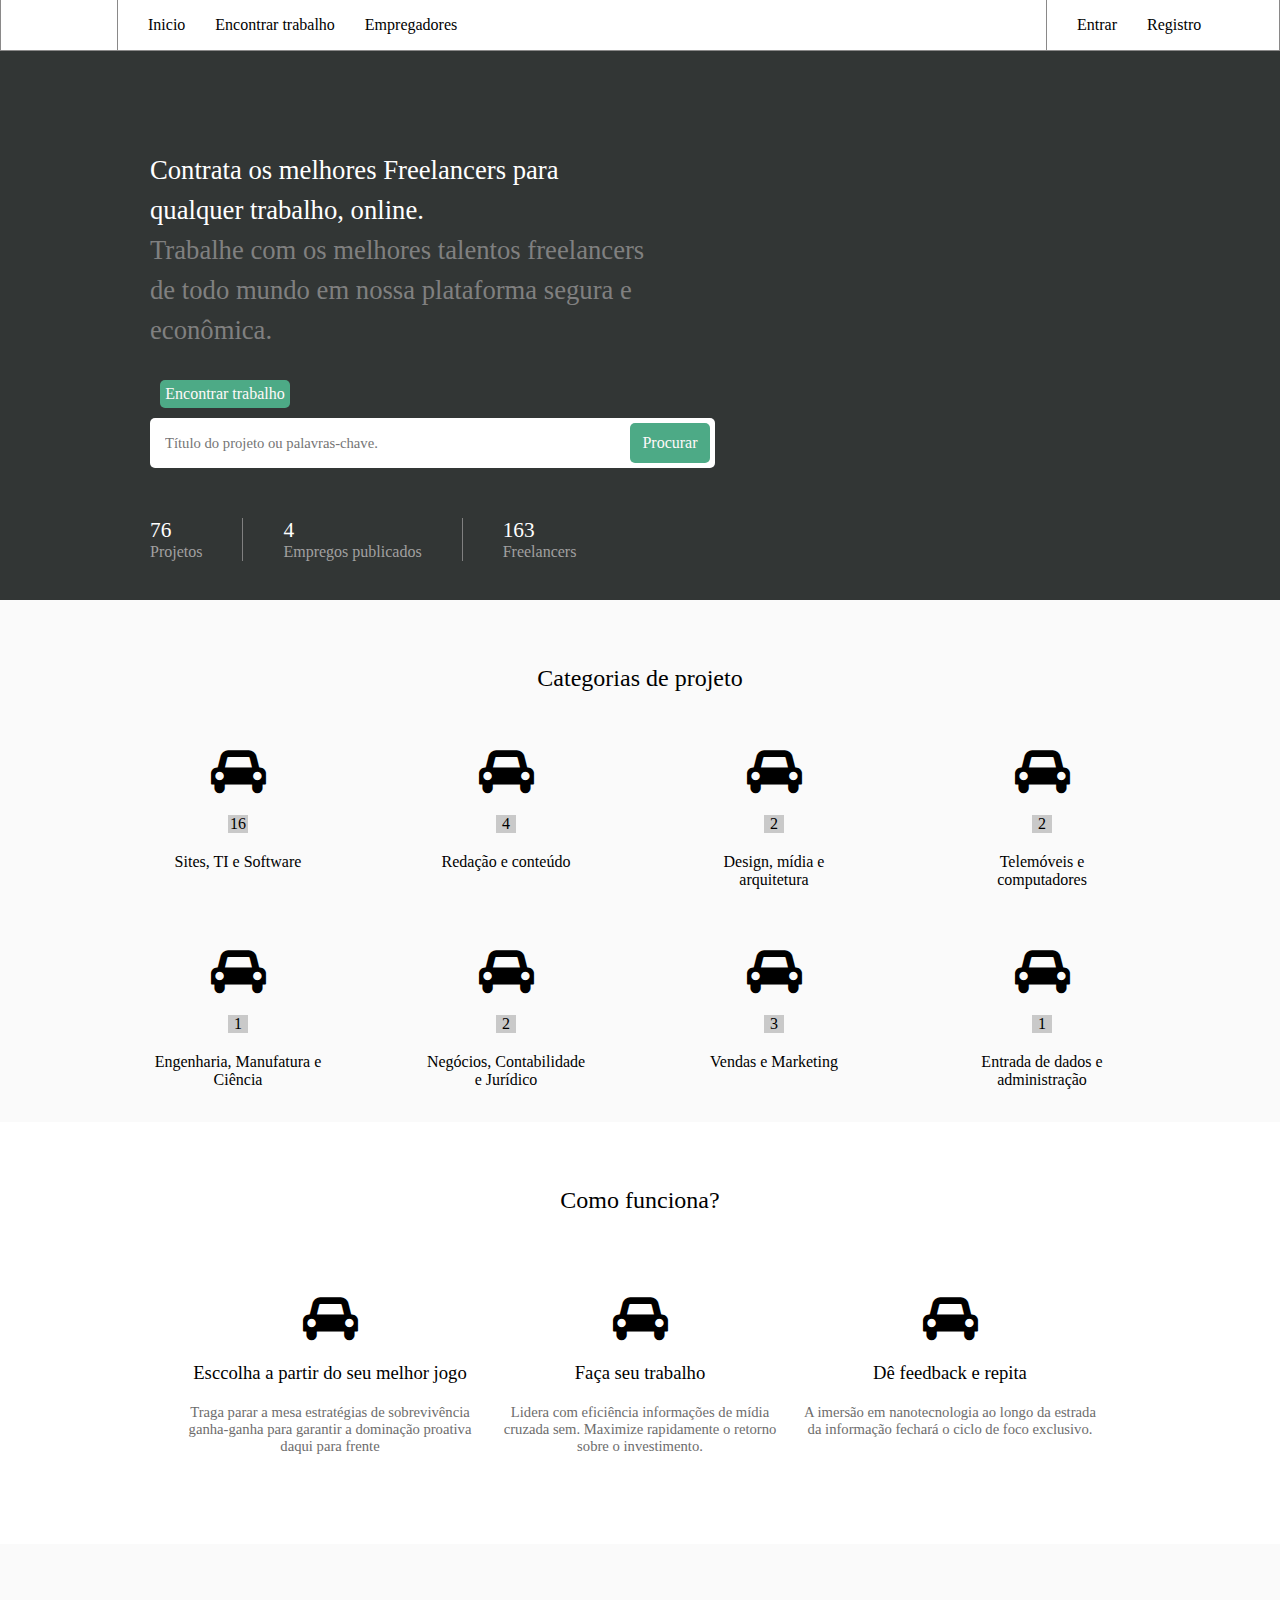
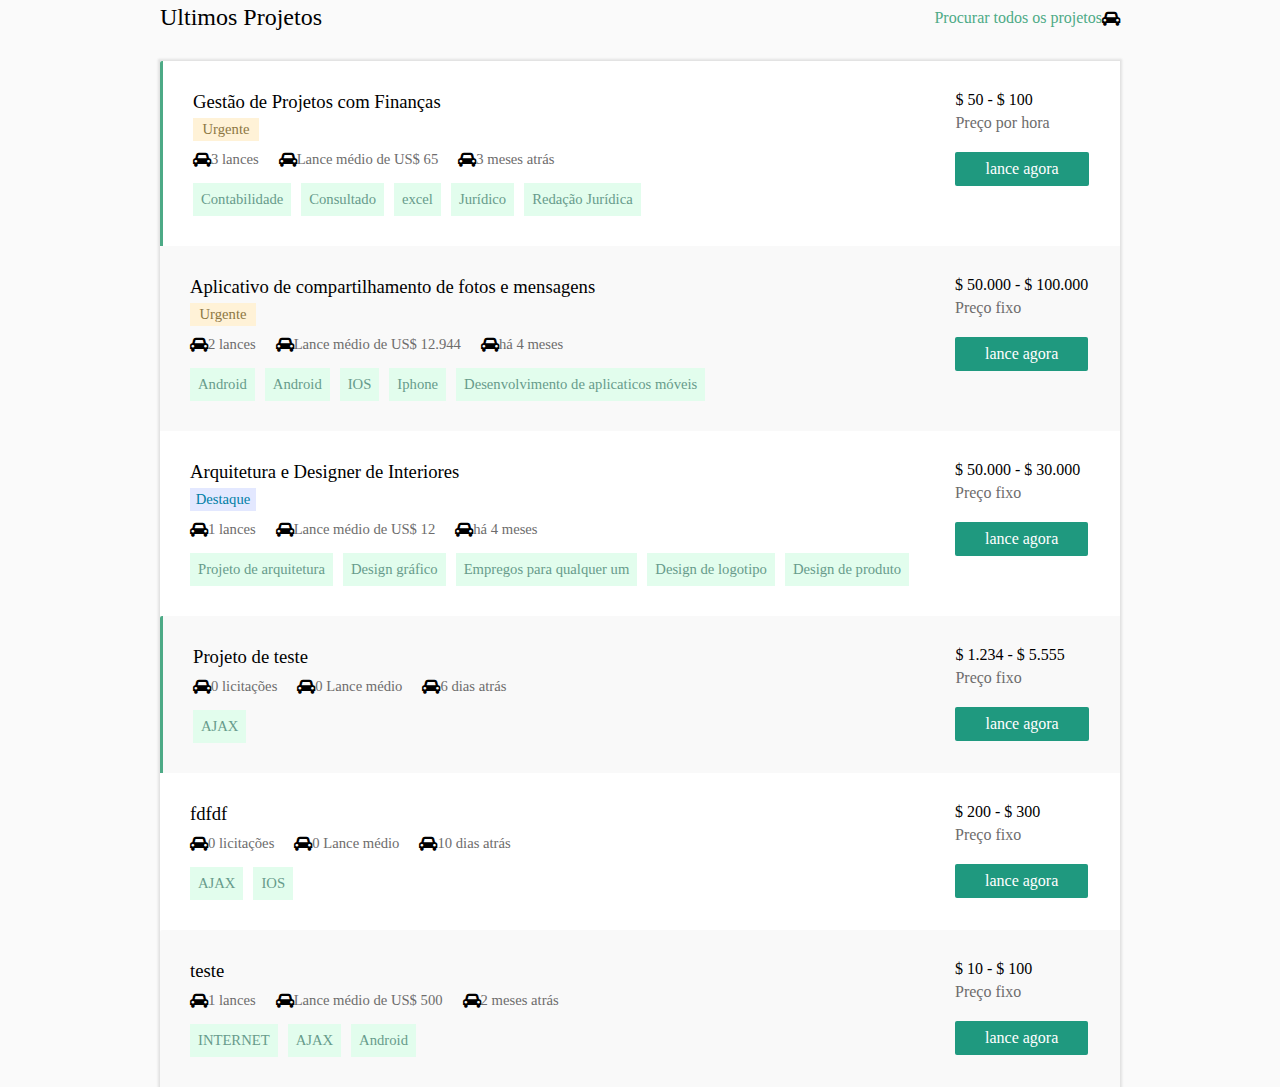
==== index.html @ e7d004f4 "new" ====
<!DOCTYPE html>
<html lang="pt">

<head>
    <meta charset="UTF-8">
    <link href="style.css" rel="stylesheet" />
    <link rel="stylesheet" href="https://cdnjs.cloudflare.com/ajax/libs/font-awesome/4.7.0/css/font-awesome.min.css">
    <script src="app.js" defer></script>
    <meta name="viewport" content="width=device-width, initial-scale=1" />
    <title>PagPrincipal</title>
</head>

<body>

    <header>
        <nav>
            <div class="justsimpledivinleft"></div>
            <ul class="scrollINdocument">
                <li><a>Inicio</a></li>
                <li><a>Encontrar trabalho</a></li>
                <li><a>Empregadores</a></li>
            </ul>
            <ul class="EntrarRegistrar">
                <li><a>Entrar</a></li>
                <li><a>Registro</a></li>
            </ul>
        </nav>
    </header>

    <section class="begin">
        <h1>Contrata os melhores Freelancers para qualquer trabalho, online.</h1>
        <h2>Trabalhe com os melhores talentos freelancers de todo mundo em nossa plataforma segura e econômica.</h2>
        <button type="submit" class="BtnEncontrarTrabalho">Encontrar trabalho</button>
        <form class="forminputPROCURA">
            <input class="txtinputPROCURA" placeholder="Título do projeto ou palavras-chave." name="search">
            <button class="BtnProcurar">Procurar</button>
        </form>
        <div class="details-container">
            <span class="span-details-project">
                <p class="Number-details">76</p>
                <p class="Name-details">Projetos</p>
            </span>
            <span class="span-details-Jobs">
                <p class="Number-details">4</p>
                <p class="Name-details">Empregos publicados</p>
            </span>
            <span class="span-details-freelancers">
                <p class="Number-details">163</p>
                <p class="Name-details">Freelancers</p>
            </span>
        </div>
    </section>

    <section class="CategoriasDeProjeto">
        <p class="title">Categorias de projeto</p>
        <div class="Grupscard_project_flex">
            <div class="CategoriasDeProjeto_div">
                <i class="fa fa-car" style="font-size:48px;"></i>
                <p class="CategoriasDeProjeto_number">16</p>
                <p class="CategoriasDeProjeto_description">Sites, TI e Software</p>
            </div>
            <div class="CategoriasDeProjeto_div">
                <i class="fa fa-car" style="font-size:48px;"></i>
                <p class="CategoriasDeProjeto_number">4</p>
                <p class="CategoriasDeProjeto_description">Redação e conteúdo</p>
            </div>
            <div class="CategoriasDeProjeto_div">
                <i class="fa fa-car" style="font-size:48px;"></i>
                <p class="CategoriasDeProjeto_number">2</p>
                <p class="CategoriasDeProjeto_description">Design, mídia e arquitetura</p>
            </div>
            <div class="CategoriasDeProjeto_div">
                <i class="fa fa-car" style="font-size:48px;"></i>
                <p class="CategoriasDeProjeto_number">2</p>
                <p class="CategoriasDeProjeto_description">Telemóveis e computadores</p>
            </div>
            <div class="CategoriasDeProjeto_div">
                <i class="fa fa-car" style="font-size:48px;"></i>
                <p class="CategoriasDeProjeto_number">1</p>
                <p class="CategoriasDeProjeto_description">Engenharia, Manufatura e Ciência</p>
            </div>
            <div class="CategoriasDeProjeto_div">
                <i class="fa fa-car" style="font-size:48px;"></i>
                <p class="CategoriasDeProjeto_number">2</p>
                <p class="CategoriasDeProjeto_description">Negócios, Contabilidade e Jurídico</p>
            </div>
            <div class="CategoriasDeProjeto_div">
                <i class="fa fa-car" style="font-size:48px;"></i>
                <p class="CategoriasDeProjeto_number">3</p>
                <p class="CategoriasDeProjeto_description">Vendas e Marketing</p>
            </div>
            <div class="CategoriasDeProjeto_div">
                <i class="fa fa-car" style="font-size:48px;"></i>
                <i class="las la-barcode"></i>
                <p class="CategoriasDeProjeto_number">1</p>
                <p class="CategoriasDeProjeto_description">Entrada de dados e administração</p>
            </div>
        </div>
    </section>

    <section class="comofunciona">
        <p class="title">Como funciona?</p>
        <div class="Grupscard_howitwork_flex">
            <div class="CategoriaDeComoFunciona_div">
                <i class="fa fa-car" style="font-size:48px;"></i>
                <p class="CategoriaDeComoFunciona_title">Esccolha a partir do seu melhor jogo</p>
                <p class="CategoriaDeComoFunciona_description">Traga parar a mesa estratégias de sobrevivência
                    ganha-ganha para garantir a dominação proativa daqui para frente</p>
            </div>
            <div class="CategoriaDeComoFunciona_div">
                <i class="fa fa-car" style="font-size:48px;"></i>
                <p class="CategoriaDeComoFunciona_title">Faça seu trabalho</p>
                <p class="CategoriaDeComoFunciona_description">Lidera com eficiência informações de mídia cruzada sem.
                    Maximize rapidamente o retorno sobre o investimento.</p>
            </div>
            <div class="CategoriaDeComoFunciona_div">
                <i class="fa fa-car" style="font-size:48px;"></i>
                <p class="CategoriaDeComoFunciona_title">Dê feedback e repita</p>
                <p class="CategoriaDeComoFunciona_description">A imersão em nanotecnologia ao longo da estrada da
                    informação fechará o ciclo de foco exclusivo.</p>
            </div>
        </div>
    </section>

    <section class="ultimosprojetos">

        <div class="textTitle-P_ultimosprojetos_div">
            <p class="title_utlimosprojetos">Ultimos Projetos</p>
            <p class="p_ProcurarProjetos">Procurar todos os projetos </p>
            <i class="fa fa-car" style="font-size:16px;"></i>
        </div>

        <div class="Grupscard_ultimosprojetos_flex">
            <div class="cardT1_ultimosprojetos_div CardsUltimoProjeto">
                <div class="cardT1Left">
                    <p class="card_ultimosprojetos_title">Gestão de Projetos com Finanças</p>
                    <p class="card_ultimosprojetos_typeUrgent">Urgente</p>
                    <div class="card_ultimosprojetos_detalhes">
                        <i class="fa fa-car" style="font-size:16px;"></i>
                        <p class="card_ultimosprojetos_quantlances">3 lances</p>
                        <i class="fa fa-car" style="font-size:16px;"></i>
                        <p class="card_ultimosprojetos_lancemedios">Lance médio de US$ 65</p>
                        <i class="fa fa-car" style="font-size:16px;"></i>
                        <p class="card_ultimosprojetos_meses">3 meses atrás</p>
                    </div>

                    <div class="card_ultimosprojetos_atributos_div">
                        <p class="card_ultimosprojetos_atributos">Contabilidade</p>
                        <p class="card_ultimosprojetos_atributos">Consultado</p>
                        <p class="card_ultimosprojetos_atributos">excel</p>
                        <p class="card_ultimosprojetos_atributos">Jurídico</p>
                        <p class="card_ultimosprojetos_atributos">Redação Jurídica</p>
                    </div>
                </div>
                <div class="cardT1right">
                    <p class="card_ultimosprojetos_price">$ 50 - $ 100</p>
                    <p class="card_ultimosprojetos_priceDescription">Preço por hora</p>
                    <button class="card_ultimosprojetos_buttonSubmit">lance agora</button>
                </div>
            </div>

            <div class="cardT2_ultimosprojetos_div CardsUltimoProjeto">
                <div class="cardT2Left">
                    <p class="card_ultimosprojetos_title">Aplicativo de compartilhamento de fotos e mensagens</p>
                    <p class="card_ultimosprojetos_typeUrgent">Urgente</p>
                    <div class="card_ultimosprojetos_detalhes">
                        <i class="fa fa-car" style="font-size:16px;"></i>
                        <p class="card_ultimosprojetos_quantlances">2 lances</p>
                        <i class="fa fa-car" style="font-size:16px;"></i>
                        <p class="card_ultimosprojetos_lancemedios">Lance médio de US$ 12.944</p>
                        <i class="fa fa-car" style="font-size:16px;"></i>
                        <p class="card_ultimosprojetos_meses">há 4 meses</p>
                    </div>
                    <div class="card_ultimosprojetos_atributos_div">
                        <p class="card_ultimosprojetos_atributos">Android</p>
                        <p class="card_ultimosprojetos_atributos">Android</p>
                        <p class="card_ultimosprojetos_atributos">IOS</p>
                        <p class="card_ultimosprojetos_atributos">Iphone</p>
                        <p class="card_ultimosprojetos_atributos">Desenvolvimento de aplicaticos móveis</p>
                    </div>
                </div>
                <div class="cardT2right">
                    <p class="card_ultimosprojetos_price">$ 50.000 - $ 100.000</p>
                    <p class="card_ultimosprojetos_priceDescription">Preço fixo</p>
                    <button class="card_ultimosprojetos_buttonSubmit">lance agora</button>
                </div>
            </div>

            <div class="cardT2_ultimosprojetos_div CardsUltimoProjeto">
                <div class="cardT2Left">
                    <p class="card_ultimosprojetos_title">Arquitetura e Designer de Interiores</p>
                    <p class="card_ultimosprojetos_typeDestaque">Destaque</p>
                    <div class="card_ultimosprojetos_detalhes">
                        <i class="fa fa-car" style="font-size:16px;"></i>
                        <p class="card_ultimosprojetos_quantlances">1 lances</p>
                        <i class="fa fa-car" style="font-size:16px;"></i>
                        <p class="card_ultimosprojetos_lancemedios">Lance médio de US$ 12</p>
                        <i class="fa fa-car" style="font-size:16px;"></i>
                        <p class="card_ultimosprojetos_meses">há 4 meses</p>
                    </div>
                    <div class="card_ultimosprojetos_atributos_div">
                        <p class="card_ultimosprojetos_atributos">Projeto de arquitetura</p>
                        <p class="card_ultimosprojetos_atributos">Design gráfico</p>
                        <p class="card_ultimosprojetos_atributos">Empregos para qualquer um</p>
                        <p class="card_ultimosprojetos_atributos">Design de logotipo</p>
                        <p class="card_ultimosprojetos_atributos">Design de produto</p>
                    </div>
                </div>
                <div class="cardT2right">
                    <p class="card_ultimosprojetos_price">$ 50.000 - $ 30.000</p>
                    <p class="card_ultimosprojetos_priceDescription">Preço fixo</p>
                    <button class="card_ultimosprojetos_buttonSubmit">lance agora</button>
                </div>
            </div>


            <div class="cardT1_ultimosprojetos_div CardsUltimoProjeto">
                <div class="cardT1Left">
                    <p class="card_ultimosprojetos_title">Projeto de teste</p>
                    <div class="card_ultimosprojetos_detalhes">
                        <i class="fa fa-car" style="font-size:16px;"></i>
                        <p class="card_ultimosprojetos_quantlances">0 licitações</p>
                        <i class="fa fa-car" style="font-size:16px;"></i>
                        <p class="card_ultimosprojetos_lancemedios">0 Lance médio</p>
                        <i class="fa fa-car" style="font-size:16px;"></i>
                        <p class="card_ultimosprojetos_meses">6 dias atrás</p>
                    </div>
                    <div class="card_ultimosprojetos_atributos_div">
                        <p class="card_ultimosprojetos_atributos">AJAX</p>
                    </div>
                </div>
                <div class="cardT1right">
                    <p class="card_ultimosprojetos_price">$ 1.234 - $ 5.555</p>
                    <p class="card_ultimosprojetos_priceDescription">Preço fixo</p>
                    <button class="card_ultimosprojetos_buttonSubmit">lance agora</button>
                </div>
            </div>

            <div class="cardT2_ultimosprojetos_div CardsUltimoProjeto">
                <div class="cardT2Left">
                    <p class="card_ultimosprojetos_title">fdfdf</p>
                    <div class="card_ultimosprojetos_detalhes">
                        <i class="fa fa-car" style="font-size:16px;"></i>
                        <p class="card_ultimosprojetos_quantlances">0 licitações</p>
                        <i class="fa fa-car" style="font-size:16px;"></i>
                        <p class="card_ultimosprojetos_lancemedios">0 Lance médio</p>
                        <i class="fa fa-car" style="font-size:16px;"></i>
                        <p class="card_ultimosprojetos_meses">10 dias atrás</p>
                    </div>
                    <div class="card_ultimosprojetos_atributos_div">
                        <p class="card_ultimosprojetos_atributos">AJAX</p>
                        <p class="card_ultimosprojetos_atributos">IOS</p>
                    </div>
                </div>
                <div class="cardT2right">
                    <p class="card_ultimosprojetos_price">$ 200 - $ 300</p>
                    <p class="card_ultimosprojetos_priceDescription">Preço fixo</p>
                    <button class="card_ultimosprojetos_buttonSubmit">lance agora</button>
                </div>
            </div>

            <div class="cardT2_ultimosprojetos_div CardsUltimoProjeto">
                <div class="cardT2Left">
                    <p class="card_ultimosprojetos_title">teste</p>
                    <div class="card_ultimosprojetos_detalhes">
                        <i class="fa fa-car" style="font-size:16px;"></i>
                        <p class="card_ultimosprojetos_quantlances">1 lances</p>
                        <i class="fa fa-car" style="font-size:16px;"></i>
                        <p class="card_ultimosprojetos_lancemedios">Lance médio de US$ 500</p>
                        <i class="fa fa-car" style="font-size:16px;"></i>
                        <p class="card_ultimosprojetos_meses">2 meses atrás</p>
                    </div>
                    <div class="card_ultimosprojetos_atributos_div">
                        <p class="card_ultimosprojetos_atributos">INTERNET</p>
                        <p class="card_ultimosprojetos_atributos">AJAX</p>
                        <p class="card_ultimosprojetos_atributos">Android</p>
                    </div>
                </div>
                <div class="cardT2right">
                    <p class="card_ultimosprojetos_price">$ 10 - $ 100</p>
                    <p class="card_ultimosprojetos_priceDescription">Preço fixo</p>
                    <button class="card_ultimosprojetos_buttonSubmit">lance agora</button>
                </div>
            </div>

        </div>

        <!--  <p class="card_ultimosprojetos_typeDestaque">Destaque</p>-->

    </section>

    <footer>
    </footer>

</body>

</html>
---- style.css ----
* {
    margin: 0;
    padding: 0;
    font-family: 'Times New Roman', Times, serif;

}

:root {
    --verde: rgb(77, 170, 134);
    --sectionbackgroud: rgb(250, 250, 250);
    --textgray: rgb(109, 108, 108);
    ;
}




/*---------------------------NAVEGATION---------------------------------*/

nav {
    display: flex;
    height: 50px;
    align-items: center;

}

nav div.justsimpledivinleft {
    height: 100%;
    width: 10%;
    border: 1px solid rgb(138, 137, 137);
}

ul {
    display: flex;
}

ul.scrollINdocument {
    border-bottom: 1px solid rgb(138, 137, 137);
    border-top: 1px solid rgb(138, 137, 137);
    display: flex;
    align-items: center;
    width: 80%;
    height: 100%;
}

ul.EntrarRegistrar {
    width: 20%;
    height: 100%;
    border: 1px solid rgb(138, 137, 137);
    align-items: center;
}

li {
    list-style: none;
    margin-left: 30px;
    cursor: pointer;
}

/*----------------------------END NAVEGATION SECTION ------------------*/






/*-------------------------------------- SECTION BEGIN --------------------------------------------------------------*/

section.begin {
    height: 450px;
    padding-top: 100px;
    padding-left: 150px;
    background-color: rgb(50, 54, 53);
}

h1,
h2 {
    font-size: 20pt;
    max-width: 500px;
    font-weight: 100;
    line-height: 40px;
}

h1 {
    color: white;
}

h2 {
    color: gray;
}

button.BtnEncontrarTrabalho {
    margin-top: 30px;
    margin-left: 10px;
    background-color: var(--verde);
    color: rgb(255, 249, 249);
    font-size: 12pt;
    width: 130px;
    padding: 5px;
    border: none;
    border-radius: 5px;
}

.forminputPROCURA {
    display: flex;
    justify-content: space-between;
    align-items: center;
    background-color: white;
    margin-top: 10px;
    width: 50%;
    height: 50px;
    border: none;
    border-radius: 5px;
}

input.txtinputPROCURA {
    /* Tell the input to use all the available space */
    width: 80%;
    border: none;
    margin-left: 15px;
    font-size: 11pt;
    height: 100%;

}

input.txtinputPROCURA:focus {
    outline: none;
}

button.BtnProcurar {
    background-color: var(--verde);
    color: rgb(255, 249, 249);
    font-size: 12pt;
    width: 80px;
    height: 80%;
    padding: 5px;
    border: none;
    border-radius: 5px;
    margin-right: 5px;
}

.details-container {
    display: flex;
    margin-top: 50px;

}

p.Number-details {
    color: white;
    font-size: 16pt;
}

p.Name-details {
    color: rgb(161, 160, 160);
}

span.span-details-project,
.span-details-Jobs,
.span-details-freelancers {
    padding: 0 40px 0 0;
}

span.span-details-project,
.span-details-Jobs {
    border-right: 1px gray solid;
}

.span-details-Jobs,
.span-details-freelancers {
    padding-left: 40px;
}

/*------------------------------------------END SECTION BEGIN ----------------------------------------*/





/*---------------------------- SECTION CategoriasDeProjeto--------------------------------------------*/

.CategoriasDeProjeto {

    background-color: var(--sectionbackgroud);
    padding-top: 65px;
}

p.title {
    margin-bottom: 30px;
    font-size: 18pt;
    text-align: center;
}

.Grupscard_project_flex {
    display: flex;
    column-gap: 100px;
    align-items: center;
    justify-content: center;
    flex-wrap: wrap;
    height: 400px;
    width: 80%;
    margin: auto;
}

.CategoriasDeProjeto_div {
    display: flex;
    flex-direction: column;
    align-items: center;
    height: 150px;
    width: 168px;
}

p.CategoriasDeProjeto_number {
    background-color: rgb(201, 201, 201);
    width: 12%;
    text-align: center;
    margin: 20px 0 20px 0;
}

p.CategoriasDeProjeto_description {
    text-align: center;
    width: 100%;
}

/*---------------------------------- end SECTION CategoriasDeProjeto ----------------------------------*/









/*----------------------------- SECTION como funciona --------------------------------------------------*/

section.comofunciona {
    padding-top: 65px;
}

div.Grupscard_howitwork_flex {
    display: flex;
    align-items: center;
    justify-content: center;
    column-gap: 10px;
    height: 300px;
    width: 80%;
    margin: auto;
}

div.CategoriaDeComoFunciona_div {
    display: block;
    align-items: center;
    text-align: center;
    width: 300px;
    height: 200px;
}

p.CategoriaDeComoFunciona_title {
    font-size: 14pt;
    margin: 20px 0 20px 0;
}

p.CategoriaDeComoFunciona_description {
    color: var(--textgray);
    font-size: 11pt;

}

/*------------------------------- end SECTION como funciona ----------------------------------------------*/








/*------------------------------- SECTION ultimosprojetos ------------------------------------------------*/

.ultimosprojetos {
    background-color: var(--sectionbackgroud);
    padding: 60px 160px 0 160px;
}

.textTitle-P_ultimosprojetos_div {
    display: flex;
    align-items: center;
}

p.title_utlimosprojetos {
    font-size: 18pt;
}

p.p_ProcurarProjetos {
    color: var(--verde);
    margin-left: auto;
}

.Grupscard_ultimosprojetos_flex {
    margin-top: 30px;
    background-color: white;
    box-shadow: 0px 0px 2px 2px rgb(226, 226, 226);
}

.CardsUltimoProjeto:nth-last-of-type(2n +1){
    background-color: #f9f9f9;
}

/*-------cartT1 have a green color border left---*/
.cardT1_ultimosprojetos_div {
    display: flex;
    border-top-left-radius: 2px;
    padding: 30px 30px 30px 30px;
    border-left: 3px solid var(--verde);

}

.cardT2_ultimosprojetos_div {
    display: flex;
    border-top-left-radius: 2px;
    padding: 30px 30px 30px 30px;
    /*background-color: rgb(248, 248, 248);*/
}

.card_ultimosprojetos_title {
    font-size: 14pt;
    margin-bottom: 5px;
}

.card_ultimosprojetos_typeUrgent {
    background-color: rgb(255, 242, 215);
    width: 60px;
    padding: 3px;
    text-align: center;
    color: rgb(141, 119, 67);
    font-size: 11pt;
}

.card_ultimosprojetos_typeDestaque {
    background-color: rgb(227, 232, 255);
    width: 60px;
    padding: 3px;
    text-align: center;
    color: rgb(0, 126, 165);
    font-size: 11pt;
}

.card_ultimosprojetos_detalhes {
    display: flex;
    width: 500px;
    margin-top: 10px;
    margin-bottom: 15px;
    font-size: 11pt;
}

.card_ultimosprojetos_atributos_div {
    display: flex;

}

.card_ultimosprojetos_atributos {
    background-color: rgb(226, 253, 237);
    font-size: 11pt;
    color: rgb(103, 155, 139);
    margin-right: 10px;
    padding: 8px;
}

.card_ultimosprojetos_quantlances,
.card_ultimosprojetos_lancemedios {
    margin-right: 20px;
}

.card_ultimosprojetos_meses,
.card_ultimosprojetos_quantlances,
.card_ultimosprojetos_lancemedios {
    color: var(--textgray);
}

.cardT1Left,
.cardT2Left {
    width: 85%;
}

.card_ultimosprojetos_price {
    font-size: 12pt;
}

.card_ultimosprojetos_priceDescription {
    margin-top: 5px;
    color: var(--textgray);
}

.card_ultimosprojetos_buttonSubmit {
    font-size: 12pt;
    padding: 8px 30px 8px 30px;
    border: none;
    border-radius: 2px;
    margin-top: 20px;
    color: white;
    background-color: rgb(31, 153, 127);
}

/*---------------------------------- END ultimosprojetos -------------------------------------------------*/
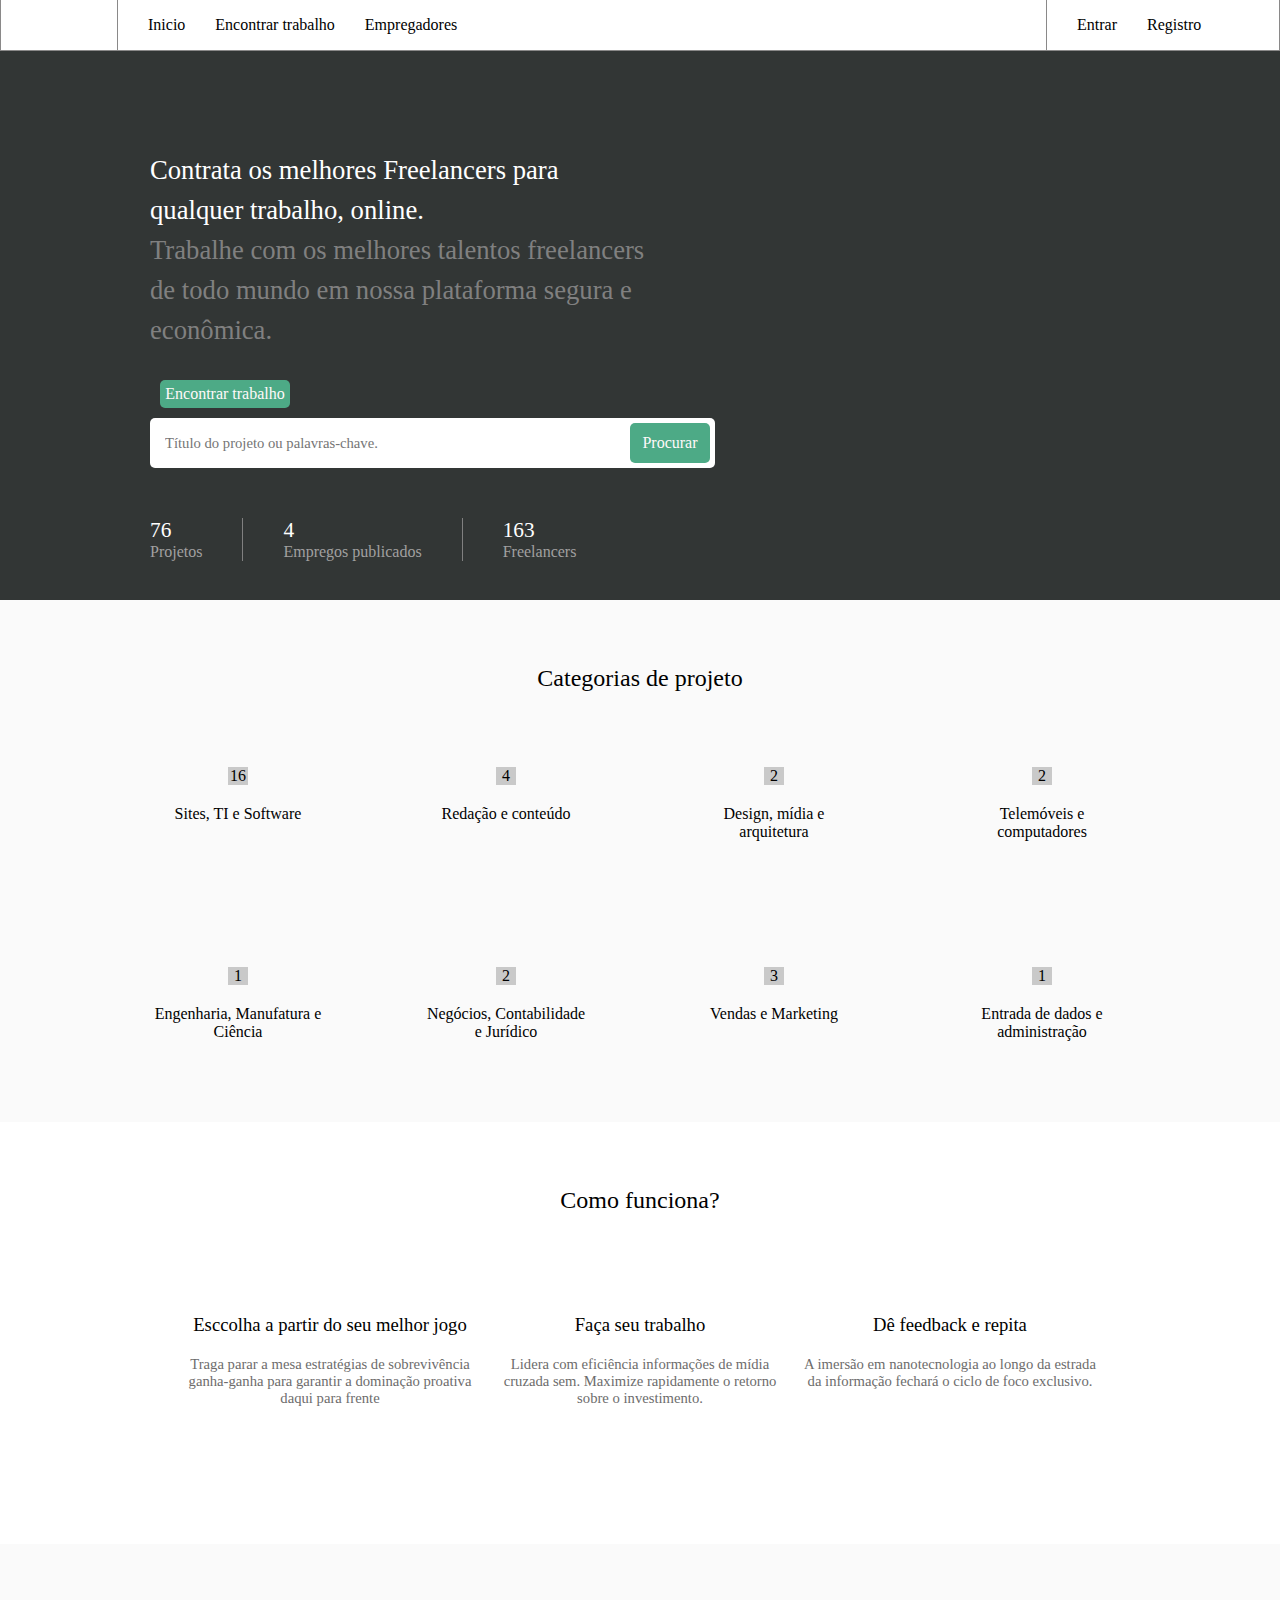
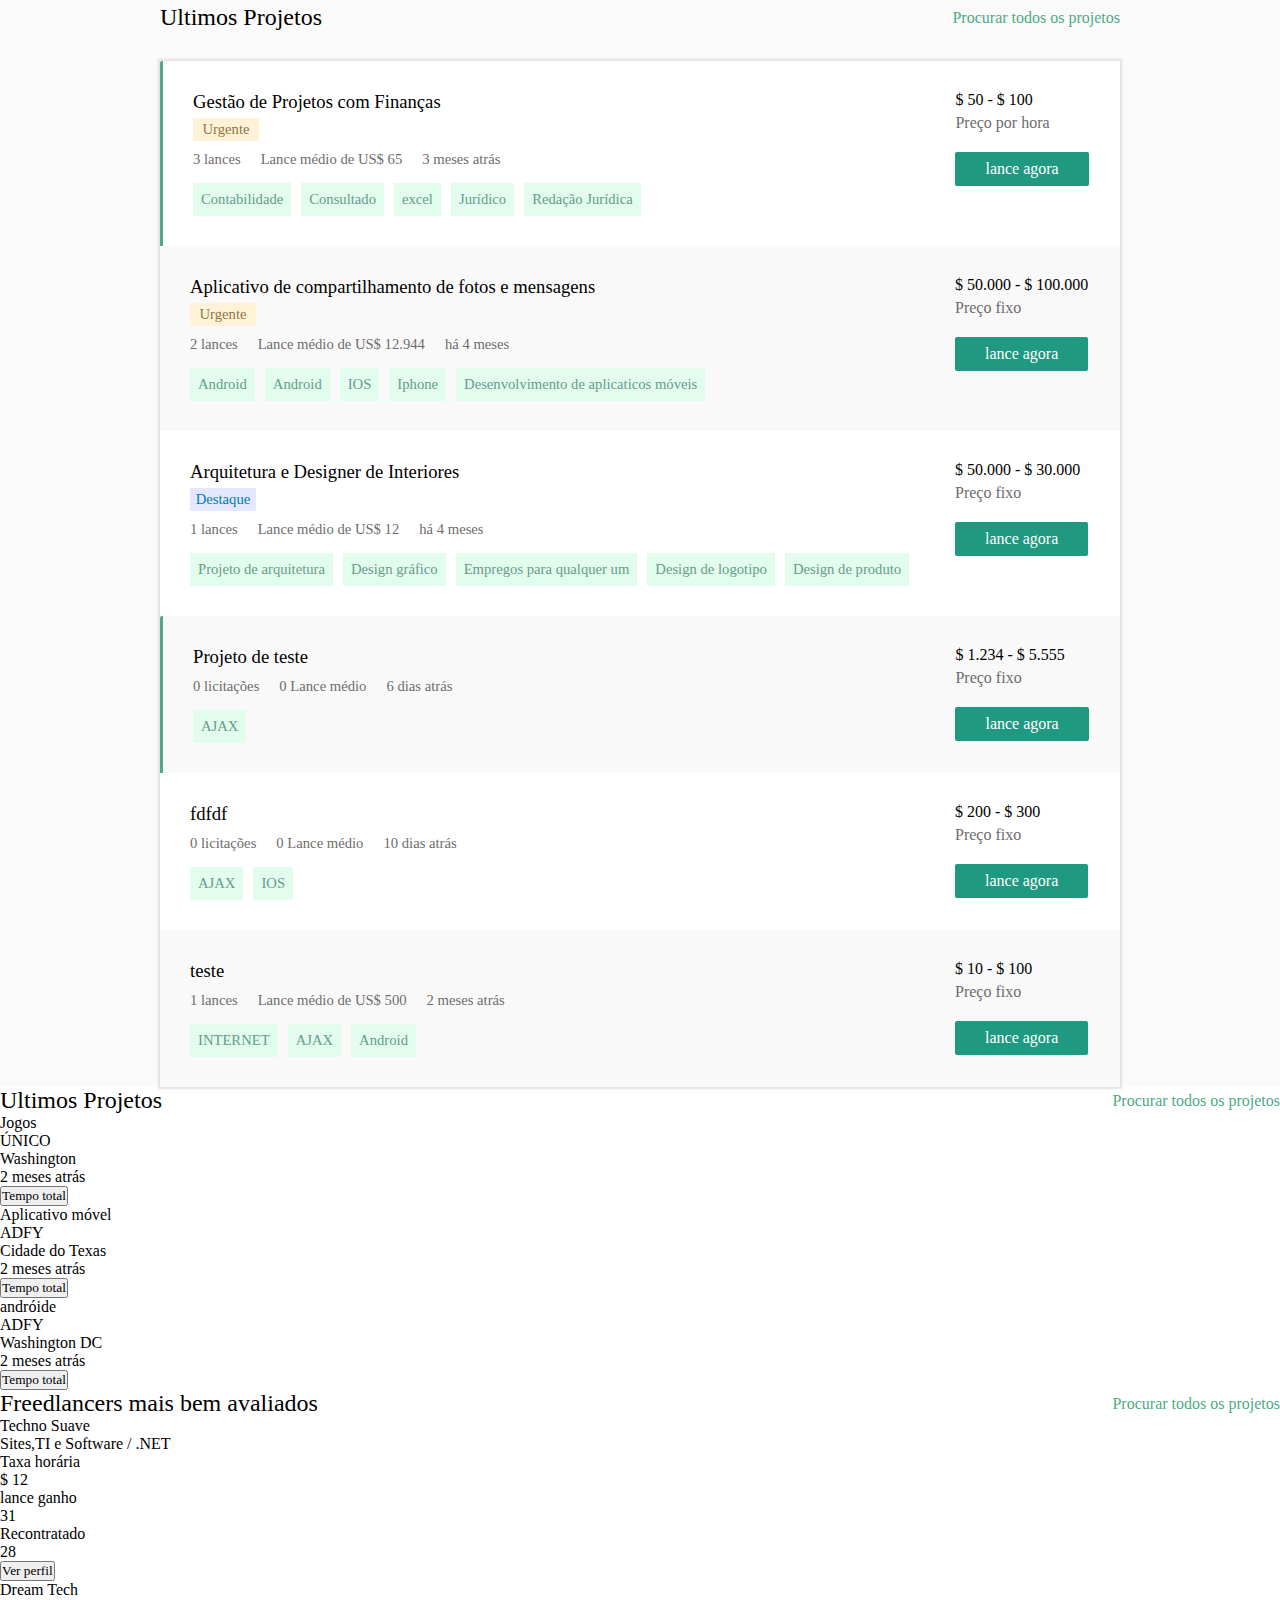
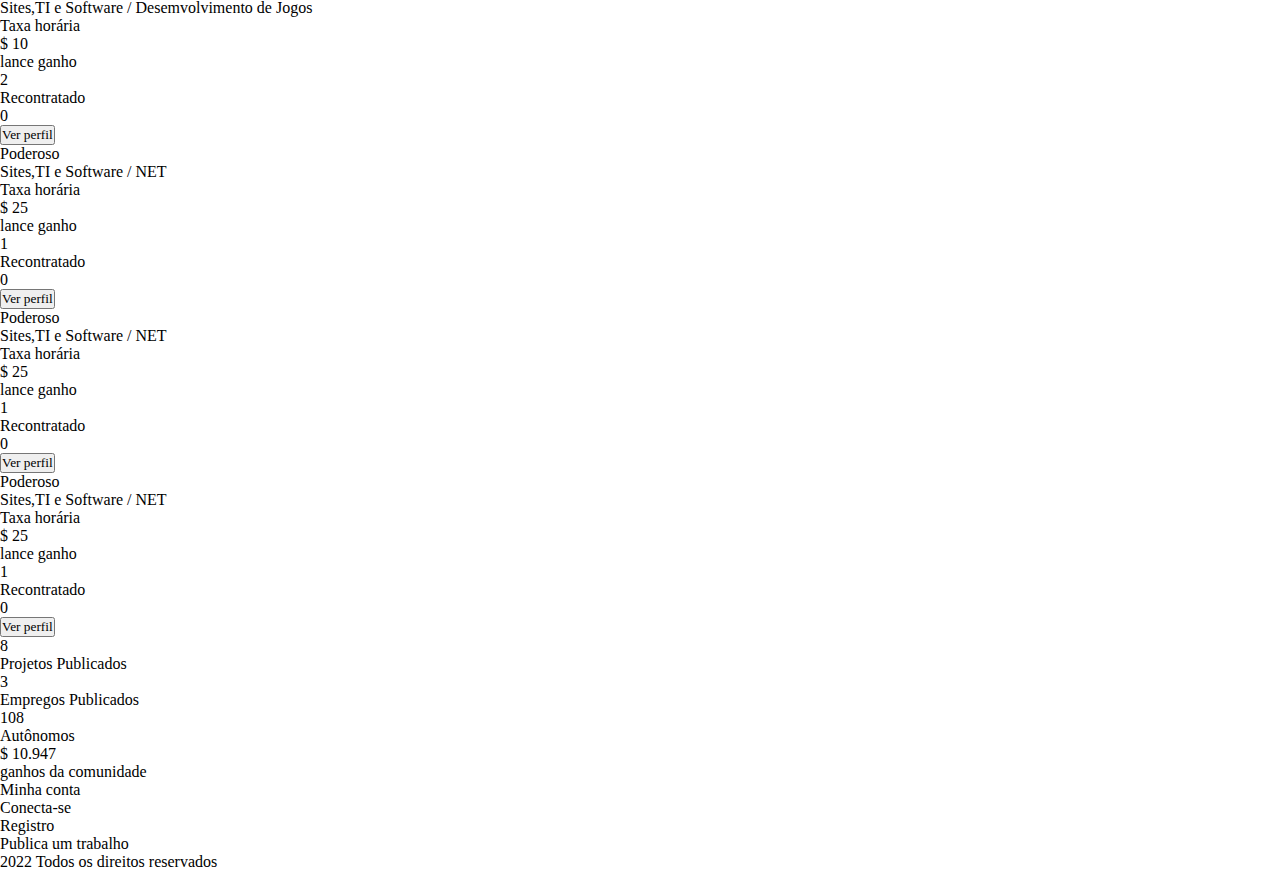
==== commit 876d4c5c: "." ====
--- a/index.html
+++ b/index.html
@@ -4,7 +4,7 @@
 <head>
     <meta charset="UTF-8">
     <link href="style.css" rel="stylesheet" />
-    <link rel="stylesheet" href="https://cdnjs.cloudflare.com/ajax/libs/font-awesome/4.7.0/css/font-awesome.min.css">
+    <link href="fontawesome/css/all.min.css" rel="stylesheet" />
     <script src="app.js" defer></script>
     <meta name="viewport" content="width=device-width, initial-scale=1" />
     <title>PagPrincipal</title>
@@ -55,7 +55,7 @@
         <p class="title">Categorias de projeto</p>
         <div class="Grupscard_project_flex">
             <div class="CategoriasDeProjeto_div">
-                <i class="fa fa-car" style="font-size:48px;"></i>
+                <i class="fa-solid fa-code" style="font-size:48px;"></i>
                 <p class="CategoriasDeProjeto_number">16</p>
                 <p class="CategoriasDeProjeto_description">Sites, TI e Software</p>
             </div>
@@ -284,12 +284,251 @@
             </div>
 
         </div>
-
-        <!--  <p class="card_ultimosprojetos_typeDestaque">Destaque</p>-->
-
+    </section>
+
+
+
+
+    <section class="ultimosprojetos2">
+        <div class="textTitle-P_ultimosprojetos_div">
+            <p class="title_utlimosprojetos">Ultimos Projetos</p>
+            <p class="p_ProcurarProjetos">Procurar todos os projetos </p>
+            <i class="fa fa-car" style="font-size:16px;"></i>
+        </div>
+
+        <div class="Grupscard_ultimosprojetos2_div ">
+            <div class="Grupscard_ultimosprojetos2_flex CardsUltimoProjeto2">
+                <i class="fa fa-car" style="font-size:48px;"></i>
+                <div class="card_ultimosprojetos2_detalhes_div">
+                    <p class="card_ultimosprojetos2_title">Jogos</p>
+                    <div class="card_ultimosprojetos2_atributos">
+                        <i class="fa fa-car" style="font-size:16px;"></i>
+                        <p class="card_ultimosprojetos2_departamento">ÚNICO</p>
+                        <i class="fa fa-car" style="font-size:16px;"></i>
+                        <p class="card_ultimosprojetos2_locallidade">Washington</p>
+                        <i class="fa fa-car" style="font-size:16px;"></i>
+                        <p class="card_ultimosprojetos2_tempo">2 meses atrás</p>
+                    </div>
+                </div>
+                <button class="card_ultimosprojetos2_buttonSubmit">Tempo total</button>
+            </div>
+
+            <div class="Grupscard_ultimosprojetos2_flex CardsUltimoProjeto2">
+                <i class="fa fa-car" style="font-size:48px;"></i>
+                <div class="card_ultimosprojetos2_detalhes_div">
+                    <p class="card_ultimosprojetos2_title">Aplicativo móvel</p>
+                    <div class="card_ultimosprojetos2_atributos">
+                        <i class="fa fa-car" style="font-size:16px;"></i>
+                        <p class="card_ultimosprojetos2_departamento">ADFY</p>
+                        <i class="fa fa-car" style="font-size:16px;"></i>
+                        <p class="card_ultimosprojetos2_locallidade">Cidade do Texas</p>
+                        <i class="fa fa-car" style="font-size:16px;"></i>
+                        <p class="card_ultimosprojetos2_tempo">2 meses atrás</p>
+                    </div>
+                </div>
+                <button class="card_ultimosprojetos2_buttonSubmit">Tempo total</button>
+            </div>
+
+            <div class="Grupscard_ultimosprojetos2_flex CardsUltimoProjeto2">
+                <i class="fa fa-car" style="font-size:48px;"></i>
+                <div class="card_ultimosprojetos2_detalhes_div">
+                    <p class="card_ultimosprojetos2_title">andróide</p>
+                    <div class="card_ultimosprojetos2_atributos">
+                        <i class="fa fa-car" style="font-size:16px;"></i>
+                        <p class="card_ultimosprojetos2_departamento">ADFY</p>
+                        <i class="fa fa-car" style="font-size:16px;"></i>
+                        <p class="card_ultimosprojetos2_locallidade">Washington DC</p>
+                        <i class="fa fa-car" style="font-size:16px;"></i>
+                        <p class="card_ultimosprojetos2_tempo">2 meses atrás</p>
+                    </div>
+                </div>
+                <button class="card_ultimosprojetos2_buttonSubmit">Tempo total</button>
+            </div>
+        </div>
+    </section>
+
+
+    <section class="FreelancersAvaliable">
+
+        <div class="textTitle-P_ultimosprojetos_div">
+            <p class="title_utlimosprojetos">Freedlancers mais bem avaliados</p>
+            <p class="p_ProcurarProjetos">Procurar todos os projetos </p>
+            <i class="fa fa-car" style="font-size:16px;"></i>
+        </div>
+
+        <div class="main_scroll_div">
+            <div>
+                <i class="fa fa-car buttonScroll_left" style="font-size:35px;" onclick="scroll_right()"></i>
+            </div>
+            <div class="scrolldiv">
+                <div class="Grupscard_freelancersavaliable ">
+                    <div class="card_freelanceravaliable">
+                        <i class="fa fa-car" style="font-size:80px;"></i>
+                        <p class="Grupscard_freelancersavaliable_title">Techno Suave</p>
+                        <p class="Grupscard_freelancersavaliable_subtitle">Sites,TI e Software / .NET</p>
+                        <i class="fa fa-car" style="font-size:16px;"></i>
+                        <div class="card_freelancer_details">
+                            <div class="card_freelancer_details_taxahoraria">
+                                <p class="card_freelancer_details__p">Taxa horária</p>
+                                <p class="card_freelancer_details__number"> $ 12</p>
+                            </div>
+                            <div class="card_freelancer_details_lanceganho">
+                                <p class="card_freelancer_details__p">lance ganho</p>
+                                <p class="card_freelancer_details__number">31</p>
+                            </div>
+                            <div class="card_freelancer_details_recontratado">
+                                <p class="card_freelancer_details__p">Recontratado</p>
+                                <p class="card_freelancer_details__number">28</p>
+                            </div>
+                        </div>
+                        <button class="card_freelancer_button">Ver perfil</button>
+                    </div>
+
+                    <div class="card_freelanceravaliable">
+                        <i class="fa fa-car" style="font-size:80px;"></i>
+                        <p class="Grupscard_freelancersavaliable_title">Dream Tech</p>
+                        <p class="Grupscard_freelancersavaliable_subtitle">Sites,TI e Software / Desemvolvimento de
+                            Jogos
+                        </p>
+                        <i class="fa fa-car" style="font-size:16px;"></i>
+                        <div class="card_freelancer_details">
+                            <div class="card_freelancer_details_taxahoraria">
+                                <p class="card_freelancer_details__p">Taxa horária</p>
+                                <p class="card_freelancer_details__number"> $ 10</p>
+                            </div>
+                            <div class="card_freelancer_details_lanceganho">
+                                <p class="card_freelancer_details__p">lance ganho</p>
+                                <p class="card_freelancer_details__number">2</p>
+                            </div>
+                            <div class="card_freelancer_details_recontratado">
+                                <p class="card_freelancer_details__p">Recontratado</p>
+                                <p class="card_freelancer_details__number">0</p>
+                            </div>
+                        </div>
+                        <button class="card_freelancer_button">Ver perfil</button>
+                    </div>
+
+                    <div class="card_freelanceravaliable">
+                        <i class="fa fa-car" style="font-size:80px;"></i>
+                        <p class="Grupscard_freelancersavaliable_title">Poderoso</p>
+                        <p class="Grupscard_freelancersavaliable_subtitle">Sites,TI e Software / NET</p>
+                        <i class="fa fa-car" style="font-size:16px;"></i>
+                        <div class="card_freelancer_details">
+                            <div class="card_freelancer_details_taxahoraria">
+                                <p class="card_freelancer_details__p">Taxa horária</p>
+                                <p class="card_freelancer_details__number"> $ 25</p>
+                            </div>
+                            <div class="card_freelancer_details_lanceganho">
+                                <p class="card_freelancer_details__p">lance ganho</p>
+                                <p class="card_freelancer_details__number">1</p>
+                            </div>
+                            <div class="card_freelancer_details_recontratado">
+                                <p class="card_freelancer_details__p">Recontratado</p>
+                                <p class="card_freelancer_details__number">0</p>
+                            </div>
+                        </div>
+                        <button class="card_freelancer_button">Ver perfil</button>
+                    </div>
+
+                    <div class="card_freelanceravaliable">
+                        <i class="fa fa-car" style="font-size:80px;"></i>
+                        <p class="Grupscard_freelancersavaliable_title">Poderoso</p>
+                        <p class="Grupscard_freelancersavaliable_subtitle">Sites,TI e Software / NET</p>
+                        <i class="fa fa-car" style="font-size:16px;"></i>
+                        <div class="card_freelancer_details">
+                            <div class="card_freelancer_details_taxahoraria">
+                                <p class="card_freelancer_details__p">Taxa horária</p>
+                                <p class="card_freelancer_details__number"> $ 25</p>
+                            </div>
+                            <div class="card_freelancer_details_lanceganho">
+                                <p class="card_freelancer_details__p">lance ganho</p>
+                                <p class="card_freelancer_details__number">1</p>
+                            </div>
+                            <div class="card_freelancer_details_recontratado">
+                                <p class="card_freelancer_details__p">Recontratado</p>
+                                <p class="card_freelancer_details__number">0</p>
+                            </div>
+                        </div>
+                        <button class="card_freelancer_button">Ver perfil</button>
+                    </div>
+
+                    <div class="card_freelanceravaliable">
+                        <i class="fa fa-car" style="font-size:80px;"></i>
+                        <p class="Grupscard_freelancersavaliable_title">Poderoso</p>
+                        <p class="Grupscard_freelancersavaliable_subtitle">Sites,TI e Software / NET</p>
+                        <i class="fa fa-car" style="font-size:16px;"></i>
+                        <div class="card_freelancer_details">
+                            <div class="card_freelancer_details_taxahoraria">
+                                <p class="card_freelancer_details__p">Taxa horária</p>
+                                <p class="card_freelancer_details__number"> $ 25</p>
+                            </div>
+                            <div class="card_freelancer_details_lanceganho">
+                                <p class="card_freelancer_details__p">lance ganho</p>
+                                <p class="card_freelancer_details__number">1</p>
+                            </div>
+                            <div class="card_freelancer_details_recontratado">
+                                <p class="card_freelancer_details__p">Recontratado</p>
+                                <p class="card_freelancer_details__number">0</p>
+                            </div>
+                        </div>
+                        <button class="card_freelancer_button">Ver perfil</button>
+                    </div>
+                </div>
+            </div>
+            <div>
+                <i class="fa fa-car buttonScroll_right" style="font-size:35px;" onclick="scroll_left()"></i>
+            </div>
+        </div>
+    </section>
+
+
+    <section class="SectionDetalhes">
+        <div class="Grupcard_SectionDetalhes">
+            <div class="GrupIcon_SectionDetalhes">
+                <i class="fa fa-car" style="font-size:48px;"></i>
+                <i class="fa fa-car toksPeDreita" style="font-size:48px;"></i>
+                <i class="fa fa-car" style="font-size:48px;"></i>
+                <i class="fa fa-car" style="font-size:48px;"></i>
+            </div>
+
+            <div class="Resenha_SectionDetalhes">
+                <div class="SectionDetalhes_descriptions SectionDetalhes_borderight">
+                    <p class="SectionDetalhes_number">8</p>
+                    <p class="SectionDetalhes_title">Projetos Publicados</p>
+                </div>
+                <div class="SectionDetalhes_descriptions SectionDetalhes_borderight">
+                    <p class="SectionDetalhes_number">3</p>
+                    <p class="SectionDetalhes_title">Empregos Publicados</p>
+                </div>
+                <div class="SectionDetalhes_descriptions SectionDetalhes_borderight">
+                    <p class="SectionDetalhes_number">108</p>
+                    <p class="SectionDetalhes_title">Autônomos</p>
+                </div>
+                <div class="SectionDetalhes_descriptions">
+                    <p class="SectionDetalhes_number">$ 10.947</p>
+                    <p class="SectionDetalhes_title">ganhos da comunidade</p>
+                </div>
+            </div>
+        </div>
     </section>
 
     <footer>
+        <p class="footer_title">Minha conta</p>
+        <p class="footer_p">Conecta-se</p>
+        <p class="footer_p">Registro</p>
+        <p class="footer_p">Publica um trabalho</p>
+        <div class="footerSectionBehaviour">
+            <p class="footerSectionBehaviour_p">2022 Todos os direitos reservados</p>
+            <div class="footerSectionBehaviour_icons">
+                <i class="fa fa-car" style="font-size:16px;"></i>
+                <i class="fa fa-car" style="font-size:16px;"></i>
+                <i class="fa fa-car" style="font-size:16px;"></i>
+                <i class="fa fa-car" style="font-size:16px;"></i>
+                <i class="fa fa-car" style="font-size:16px;"></i>
+                <i class="fa fa-car" style="font-size:16px;"></i>
+            </div>
+        </div>
+
     </footer>
 
 </body>
